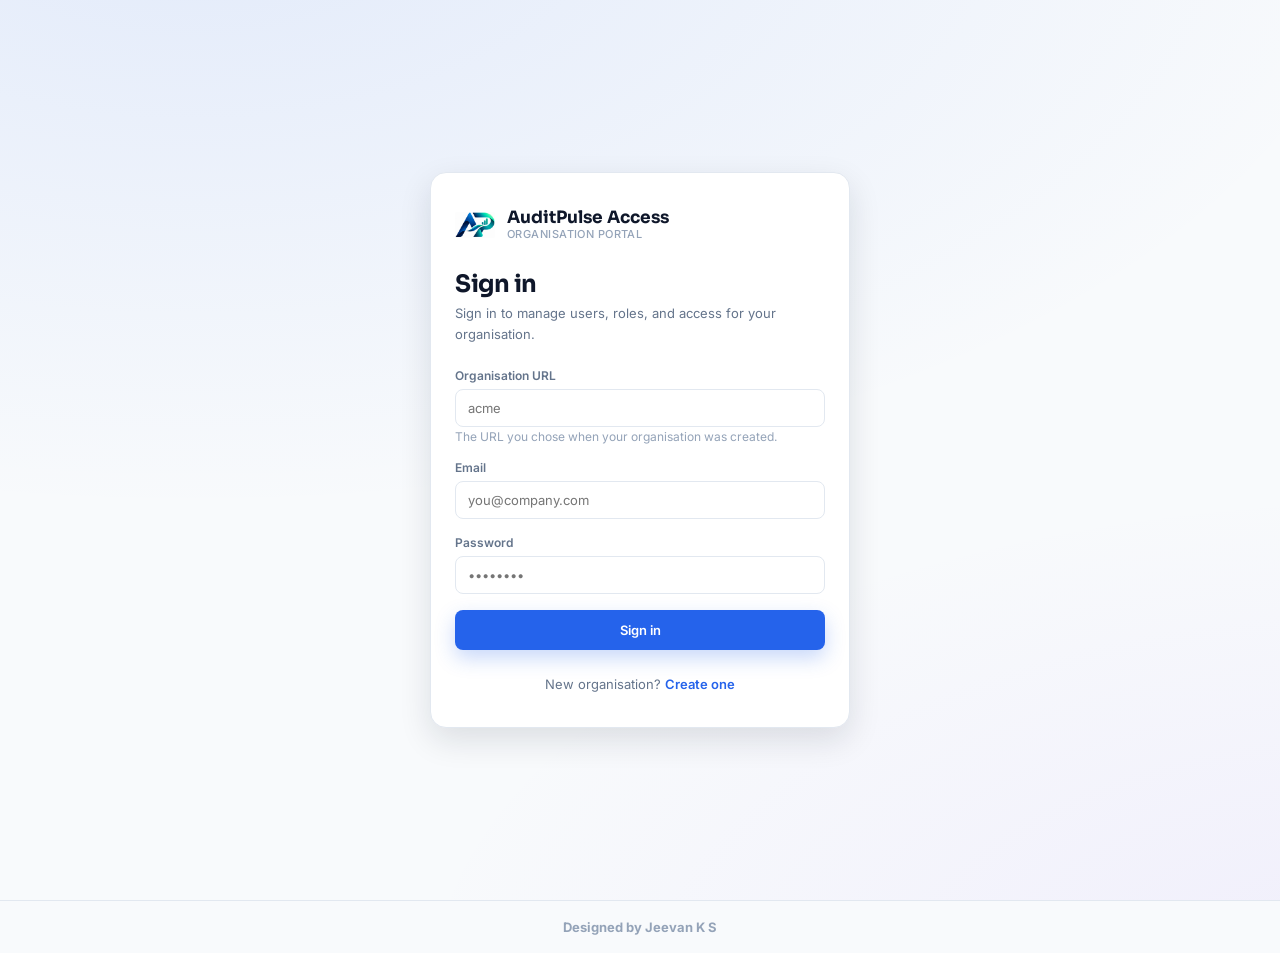
==== index.html @ 679cb876 "Fix Postgres schema: SERIAL/TIMESTAMPTZ instead of SQLite AUTOINCREMENT syntax" ====
<!DOCTYPE html>
<html lang="en">
<head>
<meta charset="UTF-8">
<meta name="viewport" content="width=device-width, initial-scale=1.0">
<title>Dashboard — AuditPulse Access</title>
<link rel="stylesheet" href="css/variables.css">
<link rel="stylesheet" href="css/style.css">
<link rel="stylesheet" href="css/sidebar.css">
</head>
<body data-page="dashboard">

<div class="sidebar-backdrop" id="sidebarBackdrop"></div>
<div class="app-shell">

  <!-- ============ SIDEBAR ============ -->
  <aside class="sidebar" id="sidebar">
    <div class="sidebar__logo">
      <div class="sidebar__logo-mark" style="background:#fff;overflow:hidden;"><img src="img/logo.png" alt="AuditPulse logo" style="width:100%;height:100%;object-fit:contain;"></div>
      <div class="sidebar__logo-text">AuditPulse Access<span>Organisation Portal</span></div>
    </div>

    <nav>
      <div class="sidebar__group-label">Access Management</div>
      <ul class="sidebar__nav">
        <li><a class="sidebar__link" href="index.html">
          <svg viewBox="0 0 24 24" fill="none" stroke="currentColor" stroke-width="2" stroke-linecap="round" stroke-linejoin="round"><rect x="3" y="3" width="7" height="9" rx="1.5"/><rect x="14" y="3" width="7" height="5" rx="1.5"/><rect x="14" y="12" width="7" height="9" rx="1.5"/><rect x="3" y="16" width="7" height="5" rx="1.5"/></svg>
          Dashboard</a></li>
        <li><a class="sidebar__link" href="users.html">
          <svg viewBox="0 0 24 24" fill="none" stroke="currentColor" stroke-width="2" stroke-linecap="round" stroke-linejoin="round"><path d="M17 21v-2a4 4 0 0 0-4-4H5a4 4 0 0 0-4 4v2"/><circle cx="9" cy="7" r="4"/><path d="M23 21v-2a4 4 0 0 0-3-3.87"/><path d="M16 3.13a4 4 0 0 1 0 7.75"/></svg>
          Users</a></li>
        <li><a class="sidebar__link" href="teams.html">
          <svg viewBox="0 0 24 24" fill="none" stroke="currentColor" stroke-width="2" stroke-linecap="round" stroke-linejoin="round"><circle cx="9" cy="8" r="3.5"/><circle cx="17" cy="9" r="2.8"/><path d="M2.5 20c0-3.6 2.9-6 6.5-6s6.5 2.4 6.5 6"/><path d="M15.5 14.3c2.8.3 4.5 2.3 4.5 5.2"/></svg>
          Teams</a></li>
        <li><a class="sidebar__link" href="roles.html">
          <svg viewBox="0 0 24 24" fill="none" stroke="currentColor" stroke-width="2" stroke-linecap="round" stroke-linejoin="round"><path d="M12 2 4 6v6c0 5 3.4 8.7 8 10 4.6-1.3 8-5 8-10V6l-8-4Z"/></svg>
          Roles</a></li>
      </ul>

      <div class="sidebar__group-label" style="margin-top:20px;">Organisation</div>
      <ul class="sidebar__nav">
        <li><a class="sidebar__link" href="organisation.html">
          <svg viewBox="0 0 24 24" fill="none" stroke="currentColor" stroke-width="2" stroke-linecap="round" stroke-linejoin="round"><rect x="4" y="3" width="16" height="18" rx="1.5"/><path d="M9 8h.01M9 12h.01M9 16h.01M15 8h.01M15 12h.01M15 16h.01"/></svg>
          Organisation</a></li>
        <li><a class="sidebar__link" href="access-logs.html">
          <svg viewBox="0 0 24 24" fill="none" stroke="currentColor" stroke-width="2" stroke-linecap="round" stroke-linejoin="round"><path d="M9 3v18M4 3h16v18H4z"/><path d="M13 8h4M13 12h4M13 16h4"/></svg>
          Access logs</a></li>
      </ul>

      <div class="sidebar__group-label" style="margin-top:20px;">Coming later</div>
      <ul class="sidebar__nav">
        <li><a class="sidebar__link" href="roadmap.html">
          <svg viewBox="0 0 24 24" fill="none" stroke="currentColor" stroke-width="2" stroke-linecap="round" stroke-linejoin="round"><path d="M3 3v18h18"/><path d="M7 14l4-5 4 3 5-7"/></svg>
          Roadmap</a></li>
      </ul>
    </nav>

    <div class="sidebar__footer">
      <a class="sidebar__link sidebar__link--external" href="#" title="Return to the AuditPulse app">
        <svg viewBox="0 0 24 24" fill="none" stroke="currentColor" stroke-width="2" stroke-linecap="round" stroke-linejoin="round"><path d="M3 12a9 9 0 1 0 9-9"/><path d="M3 12h6l2-4 2 8 2-4h6"/></svg>
        Back to AuditPulse</a>
    </div>
  </aside>

  <div>
    <!-- ============ TOPBAR ============ -->
    <header class="topbar">
      <div class="topbar__left">
        <button class="sidebar-toggle" id="sidebarToggle" aria-label="Toggle menu">
          <svg viewBox="0 0 24 24" fill="none" stroke="currentColor" stroke-width="2" stroke-linecap="round"><path d="M3 6h18M3 12h18M3 18h18"/></svg>
        </button>
      </div>
      <div class="topbar__actions">
        <div class="menu-wrap" id="profileMenuWrap">
          <button class="profile-chip" role="button" id="profileMenuTrigger" type="button">
            <div class="profile-chip__avatar" id="profileAvatar">—</div>
            <span class="profile-chip__name" id="profileName">Loading…</span>
          </button>
          <div class="menu">
            <button class="menu__item" id="profileAccountLink" type="button">
              <svg viewBox="0 0 24 24" fill="none" stroke="currentColor" stroke-width="2" stroke-linecap="round" stroke-linejoin="round"><circle cx="12" cy="8" r="4"/><path d="M4 21c0-4 3.6-6 8-6s8 2 8 6"/></svg>
              Account settings</button>
            <div class="menu__divider"></div>
            <button class="menu__item menu__item--danger" id="profileLogoutBtn" type="button">
              <svg viewBox="0 0 24 24" fill="none" stroke="currentColor" stroke-width="2" stroke-linecap="round" stroke-linejoin="round"><path d="M9 21H5a2 2 0 0 1-2-2V5a2 2 0 0 1 2-2h4"/><path d="M16 17l5-5-5-5"/><path d="M21 12H9"/></svg>
              Log out</button>
          </div>
        </div>
      </div>
    </header>

    <!-- ============ CONTENT ============ -->
    <main class="content">
      <div class="page-head">
        <div class="page-head__eyebrow">AuditPulse Access</div>
        <h1>Dashboard</h1>
        <p>An overview of who has access to AuditPulse and what they can do with it.</p>
      </div>

      <div class="stat-grid">
        <div class="stat-card">
          <div class="stat-card__top">
            <span class="stat-card__icon stat-card__icon--primary">
              <svg viewBox="0 0 24 24" fill="none" stroke="currentColor" stroke-width="2" stroke-linecap="round" stroke-linejoin="round"><path d="M17 21v-2a4 4 0 0 0-4-4H5a4 4 0 0 0-4 4v2"/><circle cx="9" cy="7" r="4"/></svg>
            </span>
          </div>
          <div class="stat-card__value" id="statTotalUsers">—</div>
          <div class="stat-card__label">Users</div>
        </div>
        <div class="stat-card">
          <div class="stat-card__top">
            <span class="stat-card__icon stat-card__icon--success">
              <svg viewBox="0 0 24 24" fill="none" stroke="currentColor" stroke-width="2" stroke-linecap="round" stroke-linejoin="round"><path d="M20 6 9 17l-5-5"/></svg>
            </span>
          </div>
          <div class="stat-card__value" id="statActiveUsers">—</div>
          <div class="stat-card__label">Active</div>
        </div>
        <div class="stat-card">
          <div class="stat-card__top">
            <span class="stat-card__icon stat-card__icon--warning">
              <svg viewBox="0 0 24 24" fill="none" stroke="currentColor" stroke-width="2" stroke-linecap="round" stroke-linejoin="round"><circle cx="12" cy="12" r="9"/><path d="M12 7v5l3.5 2"/></svg>
            </span>
          </div>
          <div class="stat-card__value" id="statPendingUsers">—</div>
          <div class="stat-card__label">Pending</div>
        </div>
      </div>

      <div class="card card__pad" style="margin-bottom:var(--sp-6);">
        <div class="card__head">
          <h3>AuditPulse Access</h3>
        </div>
        <p id="orgSummaryLine">Loading…</p>
        <p id="accessSummaryLine">Loading…</p>
        <p id="connectionStatusLine" class="connection-status">Checking connection to AuditPulse…</p>
      </div>

      <div class="card card__pad">
        <div class="card__head">
          <h3>Recent users</h3>
          <a href="users.html" class="btn btn--ghost btn--sm">View all</a>
        </div>
        <ul class="row-list" id="recentUsersList">
          <li class="empty-state"><p>Loading…</p></li>
        </ul>
      </div>
    </main>
  </div>
</div>

<script src="js/config.js"></script>
<script src="js/app.js"></script>

<div style="text-align:center; padding: 18px 16px; font-size: 13px; color: var(--text-tertiary, #94A3B8); border-top: 1px solid var(--border, #E2E8F0);"><strong>Designed by Jeevan K S</strong></div>
</body>
</html>
---- css/variables.css ----
/* ==========================================================================
   AuditPulse Access Portal — Design Tokens
   Deliberately reuses AuditPulse's own token set (colors, type, spacing).
   This portal is a sidecar admin tool for the same product, so it should
   read as "part of AuditPulse", not a separate brand — same primary blue,
   same dark sidebar, same Sora/Inter pairing. Portal-only additions are
   marked below.
   ========================================================================== */

:root {
  /* ---- Brand & Semantic Colors ---- */
  --color-primary: #2563EB;
  --color-primary-hover: #1D4ED8;
  --color-primary-soft: #DBEAFE;

  --color-success: #10B981;
  --color-success-soft: #D1FAE5;
  --color-warning: #F59E0B;
  --color-warning-soft: #FEF3C7;
  --color-error: #EF4444;
  --color-error-soft: #FEE2E2;

  --color-success-text: #067A55;
  --color-warning-text: #92610A;
  --color-error-text: #B91C1C;

  --color-accent-purple: #8B5CF6;
  --color-accent-sky: #0EA5E9;
  --color-accent-orange: #F97316;

  /* ---- Light Mode (default) ---- */
  --bg: #F8FAFC;
  --bg-canvas: #F1F5F9;
  --surface: #FFFFFF;
  --surface-raised: #FFFFFF;
  --surface-sunken: #F8FAFC;
  --border: #E2E8F0;
  --border-strong: #CBD5E1;

  --text-primary: #0F172A;
  --text-secondary: #64748B;
  --text-tertiary: #94A3B8;
  --text-on-primary: #FFFFFF;

  --shadow-sm: 0 1px 2px rgba(15, 23, 42, 0.06);
  --shadow-md: 0 4px 12px rgba(15, 23, 42, 0.08);
  --shadow-lg: 0 12px 32px rgba(15, 23, 42, 0.12);
  --shadow-primary: 0 8px 20px rgba(37, 99, 235, 0.25);

  --sidebar-bg: #0F172A;
  --sidebar-text: #94A3B8;
  --sidebar-text-active: #FFFFFF;
  --sidebar-hover: rgba(255, 255, 255, 0.06);

  /* ---- Typography ---- */
  --font-display: 'Sora', 'Segoe UI', sans-serif;
  --font-body: 'Inter', 'Segoe UI', sans-serif;
  --font-mono: 'JetBrains Mono', 'SFMono-Regular', Consolas, monospace;

  --fs-2xs: 0.6875rem;
  --fs-xs: 0.75rem;
  --fs-sm: 0.8125rem;
  --fs-base: 0.9375rem;
  --fs-md: 1.0625rem;
  --fs-lg: 1.25rem;
  --fs-xl: 1.5rem;
  --fs-2xl: 2rem;

  /* ---- Spacing (8pt-ish scale) ---- */
  --sp-1: 4px;
  --sp-2: 8px;
  --sp-3: 12px;
  --sp-4: 16px;
  --sp-5: 20px;
  --sp-6: 24px;
  --sp-8: 32px;
  --sp-10: 40px;
  --sp-12: 48px;

  /* ---- Radius ---- */
  --radius-xs: 6px;
  --radius-sm: 8px;
  --radius-icon: 10px;
  --radius-md: 12px;
  --radius-card: 16px;
  --radius-pill: 999px;

  /* ---- Layout ---- */
  --sidebar-width: 240px;
  --header-height: 68px;
  --content-max: 1180px;

  /* ---- Motion ---- */
  --ease-out: cubic-bezier(0.16, 1, 0.3, 1);
  --dur-fast: 150ms;
  --dur-base: 240ms;

  /* ---- Portal-only: role accent colors (Users/Roles pages) ---- */
  --role-admin: #8B5CF6;
  --role-admin-soft: #EDE9FE;
  --role-auditor: #2563EB;
  --role-auditor-soft: #DBEAFE;
  --role-reviewer: #0EA5E9;
  --role-reviewer-soft: #E0F2FE;
  --role-viewer: #64748B;
  --role-viewer-soft: #F1F5F9;
}
---- css/style.css ----
/* ==========================================================================
   Global base + shared components — mirrors AuditPulse's own style.css so
   the portal shares one visual language with the product it manages access
   to. Sidebar-specific rules live in sidebar.css.
   ========================================================================== */

@import url('https://fonts.googleapis.com/css2?family=Sora:wght@600;700;800&family=Inter:wght@400;500;600;700&family=JetBrains+Mono:wght@500;600&display=swap');

*, *::before, *::after { box-sizing: border-box; }

html { -webkit-text-size-adjust: 100%; scroll-behavior: smooth; }

body {
  margin: 0;
  font-family: var(--font-body);
  font-size: var(--fs-base);
  color: var(--text-primary);
  background: var(--bg);
  -webkit-font-smoothing: antialiased;
}

h1, h2, h3, h4 {
  font-family: var(--font-display);
  color: var(--text-primary);
  margin: 0;
  letter-spacing: -0.02em;
}

p { margin: 0; color: var(--text-secondary); line-height: 1.6; }
a { color: inherit; text-decoration: none; }
ul { list-style: none; margin: 0; padding: 0; }
button { font-family: inherit; cursor: pointer; }
input, select, textarea { font-family: inherit; color: var(--text-primary); background: var(--surface); }

.form-control {
  width: 100%;
  padding: 10px 12px;
  border: 1px solid var(--border);
  border-radius: var(--radius-sm);
  font-size: var(--fs-sm);
  outline: none;
  transition: border-color var(--dur-fast) var(--ease-out), box-shadow var(--dur-fast) var(--ease-out);
}
.form-control:focus { border-color: var(--color-primary); box-shadow: 0 0 0 3px var(--color-primary-soft); }

:focus-visible { outline: 2px solid var(--color-primary); outline-offset: 2px; border-radius: 4px; }

img, svg { display: block; max-width: 100%; }
.mono { font-family: var(--font-mono); font-variant-numeric: tabular-nums; }

/* ---- App Shell ---- */
.app-shell { display: grid; grid-template-columns: var(--sidebar-width) 1fr; min-height: 100vh; }

/* ---- Topbar ---- */
.topbar {
  height: var(--header-height);
  display: flex; align-items: center; justify-content: space-between;
  gap: var(--sp-4); padding: 0 var(--sp-8);
  border-bottom: 1px solid var(--border);
  background: var(--surface);
  position: sticky; top: 0; z-index: 10;
}
.topbar__left { display: flex; align-items: center; gap: var(--sp-3); }
.topbar__search {
  display: flex; align-items: center; gap: var(--sp-2);
  background: var(--surface-sunken); border: 1px solid var(--border);
  border-radius: var(--radius-pill); padding: 9px var(--sp-4); width: 300px;
  color: var(--text-tertiary);
  transition: border-color var(--dur-fast) var(--ease-out);
}
.topbar__search:focus-within { border-color: var(--color-primary); }
.topbar__search svg { width: 16px; height: 16px; flex-shrink: 0; }
.topbar__search input { border: none; background: transparent; outline: none; font-size: var(--fs-sm); width: 100%; color: var(--text-primary); }
.topbar__actions { display: flex; align-items: center; gap: var(--sp-3); }

.profile-chip { display: flex; align-items: center; gap: var(--sp-2); padding: 4px 10px 4px 4px; border-radius: var(--radius-pill); border: 1px solid var(--border); background: var(--surface); }
.profile-chip[role="button"] { border: none; cursor: pointer; font-family: inherit; }
.profile-chip[role="button"]:hover { background: var(--surface-sunken); }
.profile-chip__avatar {
  width: 30px; height: 30px; border-radius: 50%;
  background: linear-gradient(135deg, var(--color-primary), var(--color-accent-purple));
  color: var(--text-on-primary); display: flex; align-items: center; justify-content: center;
  font-family: var(--font-display); font-weight: 600; font-size: var(--fs-xs);
}
.profile-chip__name { font-size: var(--fs-sm); font-weight: 600; }

/* ---- Content area ---- */
.content { padding: var(--sp-8); max-width: var(--content-max); width: 100%; margin: 0 auto; }

.page-head { margin-bottom: var(--sp-6); }
.page-head__eyebrow { font-size: var(--fs-2xs); font-weight: 700; letter-spacing: 0.08em; text-transform: uppercase; color: var(--color-primary); margin-bottom: var(--sp-2); }
.page-head h1 { font-size: var(--fs-2xl); font-weight: 700; }
.page-head p { margin-top: 6px; }
.page-head--row { display: flex; align-items: flex-end; justify-content: space-between; gap: var(--sp-4); flex-wrap: wrap; }

/* ---- Buttons ---- */
.btn {
  display: inline-flex; align-items: center; justify-content: center; gap: 8px;
  border-radius: var(--radius-sm); border: 1px solid transparent;
  padding: 11px 20px; font-size: var(--fs-sm); font-weight: 600;
  transition: transform var(--dur-fast) var(--ease-out), box-shadow var(--dur-fast) var(--ease-out), background var(--dur-fast) var(--ease-out), border-color var(--dur-fast) var(--ease-out);
  white-space: nowrap;
}
.btn svg { width: 16px; height: 16px; }
.btn:active { transform: translateY(1px); }
.btn--primary { background: var(--color-primary); color: var(--text-on-primary); box-shadow: var(--shadow-primary); }
.btn--primary:hover { background: var(--color-primary-hover); }
.btn--secondary { background: var(--surface); color: var(--text-primary); border-color: var(--border-strong); }
.btn--secondary:hover { background: var(--surface-sunken); }
.btn--ghost { background: transparent; color: var(--text-secondary); }
.btn--ghost:hover { background: var(--surface-sunken); color: var(--text-primary); }
.btn--danger { background: var(--color-error-soft); color: var(--color-error); }
.btn--danger:hover { filter: brightness(0.96); }
.btn--block { width: 100%; }
.btn--sm { padding: 7px 14px; font-size: var(--fs-xs); }
.btn:disabled { opacity: 0.55; cursor: not-allowed; }

/* ---- Cards ---- */
.card { background: var(--surface); border: 1px solid var(--border); border-radius: var(--radius-card); box-shadow: var(--shadow-sm); }
.card__pad { padding: var(--sp-6); }
.card__head { display: flex; align-items: center; justify-content: space-between; margin-bottom: var(--sp-4); gap: var(--sp-3); }
.card__head h3 { font-size: var(--fs-md); font-weight: 600; }
.card__head-sub { font-size: var(--fs-xs); color: var(--text-tertiary); margin-top: 2px; }

/* ---- Stat cards ---- */
.stat-grid { display: grid; grid-template-columns: repeat(3, 1fr); gap: var(--sp-4); margin-bottom: var(--sp-6); }
.stat-card { background: var(--surface); border: 1px solid var(--border); border-radius: var(--radius-card); padding: var(--sp-4) var(--sp-5); display: flex; flex-direction: column; gap: var(--sp-1); transition: transform var(--dur-fast) var(--ease-out), box-shadow var(--dur-fast) var(--ease-out); }
.stat-card:hover { transform: translateY(-2px); box-shadow: var(--shadow-md); }
.stat-card__top { display: flex; align-items: center; gap: var(--sp-2); margin-bottom: 2px; }
.stat-card__icon { flex: none; width: 28px; height: 28px; border-radius: var(--radius-icon); display: flex; align-items: center; justify-content: center; }
.stat-card__icon svg { width: 14px; height: 14px; }
.stat-card__icon--primary { background: var(--color-primary-soft); color: var(--color-primary); }
.stat-card__icon--success { background: var(--color-success-soft); color: var(--color-success); }
.stat-card__icon--warning { background: var(--color-warning-soft); color: var(--color-warning); }
.stat-card__value { font-family: var(--font-mono); font-weight: 700; font-size: var(--fs-2xl); color: var(--text-primary); letter-spacing: -0.02em; }
.stat-card__label { font-size: var(--fs-sm); font-weight: 600; color: var(--text-secondary); }

/* ---- Status badge ---- */
.badge { display: inline-flex; align-items: center; gap: 6px; font-size: var(--fs-2xs); font-weight: 700; letter-spacing: 0.02em; padding: 4px 10px; border-radius: var(--radius-pill); text-transform: uppercase; }
.badge svg { width: 12px; height: 12px; }
.badge--success { background: var(--color-success-soft); color: var(--color-success-text); }
.badge--warning { background: var(--color-warning-soft); color: var(--color-warning-text); }
.badge--error { background: var(--color-error-soft); color: var(--color-error-text); }
.badge--neutral { background: var(--surface-sunken); color: var(--text-secondary); border: 1px solid var(--border); }

/* ---- List rows (recent users on dashboard) ---- */
.row-list { display: flex; flex-direction: column; }
.row-item { display: flex; align-items: center; gap: var(--sp-4); padding: var(--sp-3) 0; border-bottom: 1px solid var(--border); }
.row-item:last-child { border-bottom: none; }
.row-item__avatar { width: 36px; height: 36px; border-radius: 50%; background: var(--surface-sunken); border: 1px solid var(--border); display: flex; align-items: center; justify-content: center; font-family: var(--font-display); font-weight: 700; font-size: var(--fs-sm); color: var(--text-secondary); flex-shrink: 0; }
.row-item__body { flex: 1; min-width: 0; }
.row-item__title { font-weight: 600; font-size: var(--fs-sm); }
.row-item__meta { font-size: var(--fs-xs); color: var(--text-tertiary); margin-top: 2px; }

/* ---- Table ---- */
.table-wrap { overflow-x: auto; }
table.dtable { width: 100%; border-collapse: collapse; font-size: var(--fs-sm); }
.dtable thead th { text-align: left; font-size: var(--fs-2xs); font-weight: 700; letter-spacing: 0.05em; text-transform: uppercase; color: var(--text-tertiary); padding: 0 var(--sp-3) var(--sp-3); border-bottom: 1px solid var(--border); }
.dtable tbody td { padding: var(--sp-4) var(--sp-3); border-bottom: 1px solid var(--border); color: var(--text-primary); vertical-align: middle; }
.dtable tbody tr:last-child td { border-bottom: none; }
.dtable tbody tr { transition: background var(--dur-fast) var(--ease-out); }
.dtable tbody tr:hover { background: var(--surface-sunken); }

/* ---- Toggle switch ---- */
.toggle { position: relative; width: 40px; height: 22px; flex-shrink: 0; display: inline-block; }
.toggle input { opacity: 0; width: 0; height: 0; position: absolute; }
.toggle__track { position: absolute; inset: 0; background: var(--border-strong); border-radius: var(--radius-pill); transition: background var(--dur-fast) var(--ease-out); }
.toggle__track::after { content: ''; position: absolute; top: 2px; left: 2px; width: 18px; height: 18px; background: var(--text-on-primary); border-radius: 50%; transition: transform var(--dur-fast) var(--ease-out); box-shadow: var(--shadow-sm); }
.toggle input:checked + .toggle__track { background: var(--color-primary); }
.toggle input:checked + .toggle__track::after { transform: translateX(18px); }
.toggle input:focus-visible + .toggle__track { outline: 2px solid var(--color-primary); outline-offset: 2px; }
.toggle input:disabled + .toggle__track { opacity: 0.5; cursor: not-allowed; }

/* ---- Dropdown menu (row actions) ---- */
.menu-wrap { position: relative; display: inline-block; }
.menu-trigger { width: 30px; height: 30px; border: none; background: transparent; border-radius: var(--radius-sm); display: flex; align-items: center; justify-content: center; color: var(--text-secondary); }
.menu-trigger:hover { background: var(--surface-sunken); color: var(--text-primary); }
.menu-trigger svg { width: 18px; height: 18px; }
.menu {
  position: absolute; right: 0; top: calc(100% + 4px); z-index: 20;
  min-width: 172px; background: var(--surface); border: 1px solid var(--border);
  border-radius: var(--radius-md); box-shadow: var(--shadow-lg); padding: 6px;
  display: none;
}
.menu.is-open { display: block; }
.menu__item { display: flex; align-items: center; gap: 8px; width: 100%; padding: 8px 10px; border: none; background: transparent; border-radius: var(--radius-xs); font-size: var(--fs-sm); color: var(--text-primary); text-align: left; }
.menu__item:hover { background: var(--surface-sunken); }
.menu__item svg { width: 15px; height: 15px; color: var(--text-tertiary); }
.menu__item--danger { color: var(--color-error); }
.menu__item--danger svg { color: var(--color-error); }
.menu__divider { height: 1px; background: var(--border); margin: 5px 2px; }

/* ---- Modal ---- */
.modal-overlay {
  position: fixed; inset: 0; background: rgba(15, 23, 42, 0.45);
  display: flex; align-items: center; justify-content: center; padding: var(--sp-4);
  z-index: 100; opacity: 0; pointer-events: none; transition: opacity var(--dur-base) var(--ease-out);
}
.modal-overlay.is-open { opacity: 1; pointer-events: auto; }
.modal-dialog {
  background: var(--surface); border-radius: var(--radius-card); box-shadow: var(--shadow-lg);
  width: 100%; max-width: 440px; padding: var(--sp-6);
  transform: translateY(8px) scale(0.98); transition: transform var(--dur-base) var(--ease-out);
}
.modal-overlay.is-open .modal-dialog { transform: translateY(0) scale(1); }
.modal-dialog__title { font-family: var(--font-display); font-size: var(--fs-lg); font-weight: 700; margin-bottom: var(--sp-1); }
.modal-dialog__subtitle { font-size: var(--fs-sm); color: var(--text-secondary); margin-bottom: var(--sp-5); }
.modal-dialog__body { display: flex; flex-direction: column; gap: var(--sp-4); }
.modal-dialog__actions { display: flex; justify-content: flex-end; gap: var(--sp-3); margin-top: var(--sp-6); }

.form-field { display: flex; flex-direction: column; gap: 6px; }
.form-field label { font-size: var(--fs-xs); font-weight: 600; color: var(--text-secondary); }
.form-field__row { display: flex; align-items: center; justify-content: space-between; gap: var(--sp-3); padding: 10px 0; }
.field__error { display: none; font-size: var(--fs-xs); color: var(--color-error); margin-top: 4px; }
.field__error.is-visible { display: block; }
input.is-invalid, select.is-invalid { border-color: var(--color-error) !important; }

/* ---- Toast ---- */
.toast-stack { position: fixed; bottom: var(--sp-6); right: var(--sp-6); display: flex; flex-direction: column; gap: 10px; z-index: 200; }
.toast {
  background: var(--text-primary); color: var(--text-on-primary); padding: 12px 16px;
  border-radius: var(--radius-sm); font-size: var(--fs-sm); font-weight: 500; box-shadow: var(--shadow-lg);
  display: flex; align-items: center; gap: 8px;
  animation: toast-in var(--dur-base) var(--ease-out);
}
.toast--error { background: var(--color-error); }
.toast--success { background: var(--color-success); }
@keyframes toast-in { from { opacity: 0; transform: translateY(6px); } to { opacity: 1; transform: translateY(0); } }

/* ---- Empty state ---- */
.empty-state { text-align: center; padding: var(--sp-12) var(--sp-4); color: var(--text-tertiary); }
.empty-state svg { width: 40px; height: 40px; margin: 0 auto var(--sp-3); color: var(--border-strong); }

/* ---- Utilities ---- */
.divider { height: 1px; background: var(--border); border: none; margin: var(--sp-5) 0; }
.text-tertiary { color: var(--text-tertiary); }
.text-sm { font-size: var(--fs-sm); }
[hidden] { display: none !important; }

::-webkit-scrollbar { width: 10px; height: 10px; }
::-webkit-scrollbar-thumb { background: var(--border-strong); border-radius: 10px; border: 3px solid var(--bg); }
::-webkit-scrollbar-track { background: transparent; }

/* ---- AuditPulse connection status (index.html dashboard) ---- */
.connection-status { margin-top: var(--sp-2); font-size: var(--fs-sm); display: flex; align-items: center; gap: var(--sp-2); }
.connection-status::before { content: ''; width: 8px; height: 8px; border-radius: 999px; background: var(--text-tertiary); flex: none; }
.connection-status--ok { color: #16a34a; }
.connection-status--ok::before { background: #16a34a; }
.connection-status--error { color: #dc2626; }
.connection-status--error::before { background: #dc2626; }
.connection-status--off { color: var(--text-tertiary); }
.connection-status--off::before { background: var(--text-tertiary); }
---- css/sidebar.css ----
/* ==========================================================================
   sidebar.css — left nav shell, identical structure to AuditPulse's own
   sidebar so a user moving between the two products feels no seam.
   ========================================================================== */

.sidebar-backdrop {
  display: none;
  position: fixed; inset: 0; background: rgba(15, 23, 42, 0.5); z-index: 29;
}

.sidebar {
  background: var(--sidebar-bg);
  padding: var(--sp-6) var(--sp-4);
  position: sticky; top: 0; height: 100vh;
  display: flex; flex-direction: column; gap: var(--sp-6);
  overflow-y: auto;
}

.sidebar__logo { display: flex; align-items: center; gap: var(--sp-3); padding: 0 var(--sp-2); color: var(--sidebar-text-active); }
.sidebar__logo-mark {
  width: 34px; height: 34px; border-radius: var(--radius-icon);
  background: linear-gradient(135deg, var(--color-primary), #60A5FA);
  display: flex; align-items: center; justify-content: center; flex-shrink: 0;
}
.sidebar__logo-text { font-family: var(--font-display); font-weight: 700; font-size: var(--fs-md); line-height: 1.15; }
.sidebar__logo-text span { display: block; font-family: var(--font-body); font-weight: 500; font-size: var(--fs-2xs); color: var(--sidebar-text); letter-spacing: 0.04em; text-transform: uppercase; }

.sidebar__group-label { font-size: var(--fs-2xs); font-weight: 600; letter-spacing: 0.08em; text-transform: uppercase; color: var(--sidebar-text); opacity: 0.55; padding: 0 var(--sp-3); margin-bottom: var(--sp-1); }
.sidebar__nav + .sidebar__group-label { margin-top: var(--sp-5); }
.sidebar__nav { display: flex; flex-direction: column; gap: 2px; }

.sidebar__link { display: flex; align-items: center; gap: var(--sp-3); padding: 10px var(--sp-3); border-radius: var(--radius-sm); color: var(--sidebar-text); font-size: var(--fs-sm); font-weight: 500; transition: background var(--dur-fast) var(--ease-out), color var(--dur-fast) var(--ease-out); }
.sidebar__link svg { width: 18px; height: 18px; flex-shrink: 0; }
.sidebar__link:hover { background: var(--sidebar-hover); color: var(--sidebar-text-active); }
.sidebar__link.is-active { background: var(--color-primary); color: var(--sidebar-text-active); box-shadow: var(--shadow-primary); }

.sidebar__footer { margin-top: auto; padding-top: var(--sp-4); border-top: 1px solid rgba(255,255,255,0.08); }

/* Back-to-AuditPulse link gets a subtle outline treatment to read as
   "leaving this app" rather than another portal nav item. */
.sidebar__link--external { border: 1px solid rgba(255,255,255,0.12); }
.sidebar__link--external:hover { border-color: rgba(255,255,255,0.22); }

.sidebar-toggle { display: none; }

@media (max-width: 960px) {
  .app-shell { grid-template-columns: 1fr; }
  .sidebar {
    position: fixed; left: 0; top: 0; z-index: 30;
    width: 260px; transform: translateX(-100%);
    transition: transform var(--dur-base) var(--ease-out);
  }
  .sidebar.is-open { transform: translateX(0); }
  .sidebar-backdrop.is-open { display: block; }
  .sidebar-toggle {
    display: flex; align-items: center; justify-content: center;
    width: 38px; height: 38px; border-radius: var(--radius-sm);
    border: 1px solid var(--border); background: var(--surface); color: var(--text-secondary);
  }
  .sidebar-toggle svg { width: 18px; height: 18px; }
  .topbar__search { width: 200px; }
  .stat-grid { grid-template-columns: 1fr; }
}
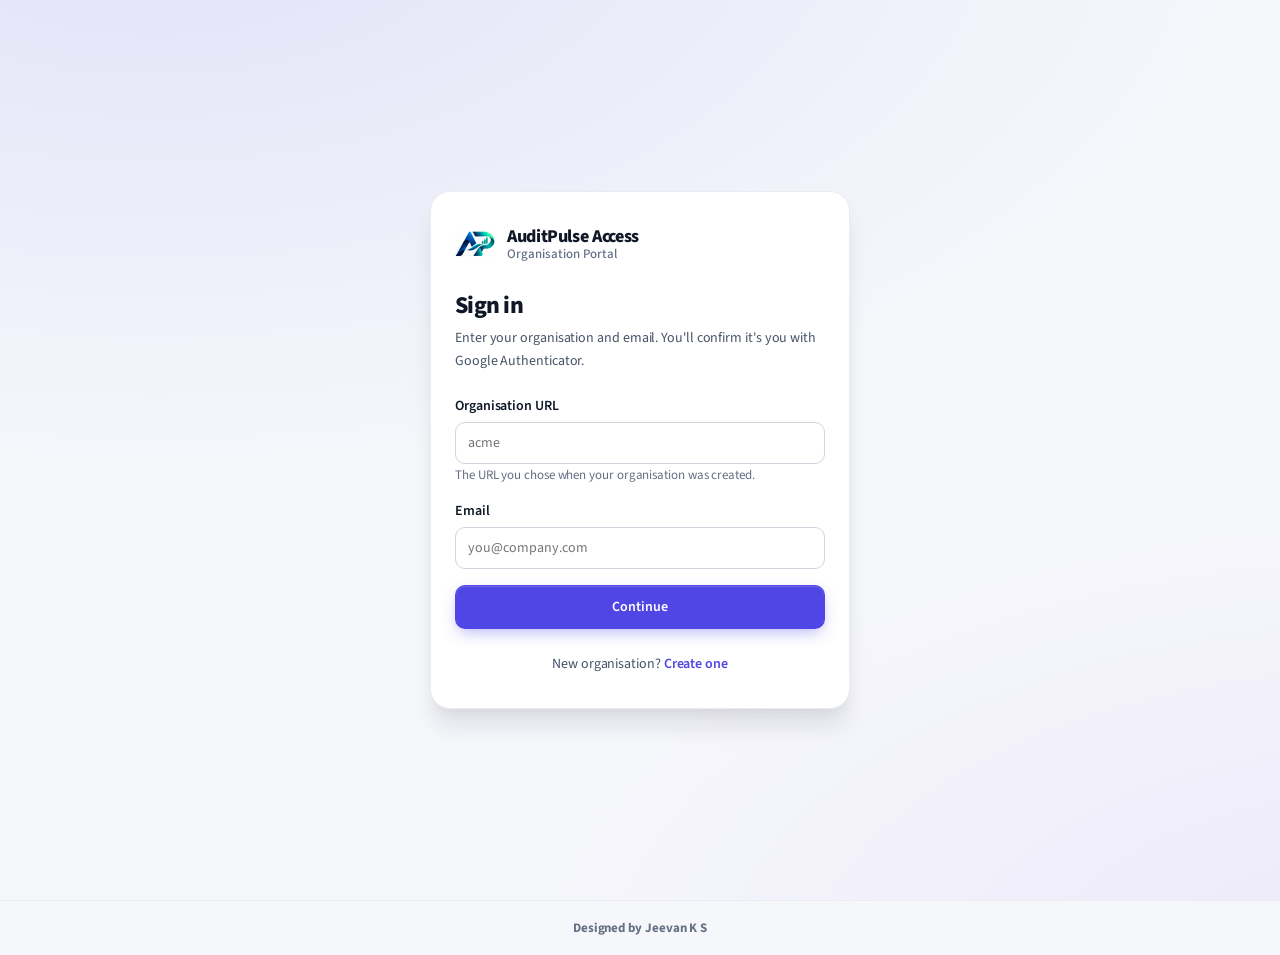
==== commit 620acaf6: "New UI: Source Sans 3, light sidebar, icon headings" ====
--- a/index.html
+++ b/index.html
@@ -7,6 +7,7 @@
 <link rel="stylesheet" href="css/variables.css">
 <link rel="stylesheet" href="css/style.css">
 <link rel="stylesheet" href="css/sidebar.css">
+<link rel="stylesheet" href="css/theme.css">
 </head>
 <body data-page="dashboard">
 
@@ -129,7 +130,7 @@
 
       <div class="card card__pad" style="margin-bottom:var(--sp-6);">
         <div class="card__head">
-          <h3>AuditPulse Access</h3>
+          <h3 data-icon="link" data-icon-tone="sky">AuditPulse Access</h3>
         </div>
         <p id="orgSummaryLine">Loading…</p>
         <p id="accessSummaryLine">Loading…</p>
@@ -138,7 +139,7 @@
 
       <div class="card card__pad">
         <div class="card__head">
-          <h3>Recent users</h3>
+          <h3 data-icon="users" data-icon-tone="violet">Recent users</h3>
           <a href="users.html" class="btn btn--ghost btn--sm">View all</a>
         </div>
         <ul class="row-list" id="recentUsersList">
@@ -150,6 +151,7 @@
 </div>
 
 <script src="js/config.js"></script>
+<script src="js/icons.js"></script>
 <script src="js/app.js"></script>
 
 <div style="text-align:center; padding: 18px 16px; font-size: 13px; color: var(--text-tertiary, #94A3B8); border-top: 1px solid var(--border, #E2E8F0);"><strong>Designed by Jeevan K S</strong></div>
--- a/css/variables.css
+++ b/css/variables.css
@@ -3,7 +3,7 @@
    Deliberately reuses AuditPulse's own token set (colors, type, spacing).
    This portal is a sidecar admin tool for the same product, so it should
    read as "part of AuditPulse", not a separate brand — same primary blue,
-   same dark sidebar, same Sora/Inter pairing. Portal-only additions are
+   same sidebar, same Source Sans 3 type. Portal-only additions are
    marked below.
    ========================================================================== */
 
@@ -53,8 +53,8 @@
   --sidebar-hover: rgba(255, 255, 255, 0.06);
 
   /* ---- Typography ---- */
-  --font-display: 'Sora', 'Segoe UI', sans-serif;
-  --font-body: 'Inter', 'Segoe UI', sans-serif;
+  --font-display: 'Source Sans 3', 'Source Sans Pro', 'Segoe UI', system-ui, sans-serif;
+  --font-body: 'Source Sans 3', 'Source Sans Pro', 'Segoe UI', system-ui, sans-serif;
   --font-mono: 'JetBrains Mono', 'SFMono-Regular', Consolas, monospace;
 
   --fs-2xs: 0.6875rem;
--- a/css/style.css
+++ b/css/style.css
@@ -4,7 +4,7 @@
    to. Sidebar-specific rules live in sidebar.css.
    ========================================================================== */
 
-@import url('https://fonts.googleapis.com/css2?family=Sora:wght@600;700;800&family=Inter:wght@400;500;600;700&family=JetBrains+Mono:wght@500;600&display=swap');
+/* Fonts (Source Sans 3 + JetBrains Mono) are imported by theme.css. */
 
 *, *::before, *::after { box-sizing: border-box; }
 
--- a/css/theme.css
+++ b/css/theme.css
@@ -0,0 +1,257 @@
+/* ==========================================================================
+   theme.css — AuditPulse Access UI v3 (matches the AuditPulse app redesign)
+   Loaded LAST on every page. Re-skins the existing markup (no IDs/classes
+   renamed, so every page script keeps working):
+     - one type family: Source Sans 3 (the current name of Source Sans Pro)
+     - indigo primary, light sidebar with icon tiles, layered card shadows
+     - sentence-case labels instead of SHOUTY UPPERCASE
+     - coloured icon tiles on section headings (see js/icons.js)
+   ========================================================================== */
+@import url('https://fonts.googleapis.com/css2?family=Source+Sans+3:ital,wght@0,400;0,500;0,600;0,700;0,800;1,400&family=JetBrains+Mono:wght@500;600&display=swap');
+
+:root {
+  --color-primary: #4F46E5;
+  --color-primary-hover: #4338CA;
+  --color-primary-soft: #EEF2FF;
+  --color-primary-ring: rgba(79, 70, 229, 0.18);
+
+  --color-success: #12B76A;
+  --color-success-soft: #ECFDF3;
+  --color-success-text: #027A48;
+  --color-warning: #F79009;
+  --color-warning-soft: #FFFAEB;
+  --color-warning-text: #B54708;
+  --color-error: #F04438;
+  --color-error-soft: #FEF3F2;
+  --color-error-text: #B42318;
+
+  --tone-teal: #0D9488;   --tone-teal-soft: #E6F6F4;
+  --tone-violet: #7C3AED; --tone-violet-soft: #F4EBFF;
+  --tone-sky: #0284C7;    --tone-sky-soft: #E0F2FE;
+  --tone-amber: #D97706;  --tone-amber-soft: #FEF6E7;
+
+  --bg: #F6F7FB;
+  --bg-canvas: #F6F7FB;
+  --surface: #FFFFFF;
+  --surface-raised: #FFFFFF;
+  --surface-sunken: #F9FAFB;
+  --border: #EAECF0;
+  --border-strong: #D0D5DD;
+
+  --text-primary: #101828;
+  --text-secondary: #475467;
+  --text-tertiary: #667085;
+  --text-on-primary: #FFFFFF;
+
+  --shadow-sm: 0 1px 2px rgba(16, 24, 40, 0.04), 0 1px 3px rgba(16, 24, 40, 0.06);
+  --shadow-md: 0 4px 8px -2px rgba(16, 24, 40, 0.08), 0 2px 4px -2px rgba(16, 24, 40, 0.04);
+  --shadow-lg: 0 20px 24px -4px rgba(16, 24, 40, 0.10), 0 8px 8px -4px rgba(16, 24, 40, 0.04);
+  --shadow-primary: 0 6px 16px -4px rgba(79, 70, 229, 0.45);
+
+  --sidebar-bg: #FFFFFF;
+  --sidebar-text: #475467;
+  --sidebar-text-active: #4F46E5;
+  --sidebar-hover: #F2F4F7;
+
+  --font-display: 'Source Sans 3', 'Source Sans Pro', 'Segoe UI', system-ui, sans-serif;
+  --font-body: 'Source Sans 3', 'Source Sans Pro', 'Segoe UI', system-ui, sans-serif;
+  --font-mono: 'Source Sans 3', 'Source Sans Pro', 'Segoe UI', system-ui, sans-serif;
+  --font-code: 'JetBrains Mono', ui-monospace, Consolas, monospace;
+
+  /* Source Sans has a smaller x-height than Inter: one step up */
+  --fs-2xs: 0.75rem;
+  --fs-xs: 0.8125rem;
+  --fs-sm: 0.875rem;
+  --fs-base: 1rem;
+  --fs-md: 1.125rem;
+  --fs-lg: 1.3125rem;
+
+  --radius-card: 14px;
+  --radius-md: 10px;
+  --content-max: 1240px;
+
+  --role-auditor: #4F46E5;
+  --role-auditor-soft: #EEF2FF;
+}
+
+/* ---------- base ---------- */
+html { background: var(--bg); }
+body {
+  font-family: var(--font-body);
+  background: var(--bg);
+  color: var(--text-primary);
+  font-feature-settings: "tnum" 1;
+  -webkit-font-smoothing: antialiased;
+  letter-spacing: -0.005em;
+}
+h1, h2, h3, h4 { font-family: var(--font-display); letter-spacing: -0.02em; color: var(--text-primary); }
+code, pre, kbd, .log-action-tag { font-family: var(--font-code); }
+.mono { font-family: var(--font-body); font-variant-numeric: tabular-nums; }
+:focus-visible { outline-color: var(--color-primary); }
+
+/* ---------- sidebar: light, with icon tiles ---------- */
+.sidebar { background: var(--sidebar-bg); border-right: 1px solid var(--border); }
+.sidebar__logo { padding-bottom: var(--sp-5); border-bottom: 1px solid var(--border); margin-bottom: var(--sp-2); color: var(--text-primary); }
+.sidebar__logo-mark { border-radius: 10px; box-shadow: 0 0 0 1px var(--border); }
+.sidebar__logo-text { color: var(--text-primary); font-weight: 800; letter-spacing: -0.02em; }
+.sidebar__logo-text span { color: var(--text-tertiary); font-weight: 500; text-transform: none; letter-spacing: 0; font-size: var(--fs-xs); }
+.sidebar__group-label {
+  text-transform: none; letter-spacing: 0; font-size: var(--fs-xs); font-weight: 600;
+  color: var(--text-tertiary); opacity: 1; padding-left: 12px;
+}
+.sidebar__link {
+  color: var(--sidebar-text); font-weight: 600; font-size: var(--fs-sm);
+  border-radius: 10px; padding: 8px 10px; gap: 10px;
+}
+.sidebar__link svg {
+  box-sizing: content-box; width: 16px; height: 16px; padding: 6px; border-radius: 8px;
+  background: var(--surface-sunken); color: var(--text-tertiary);
+  transition: background var(--dur-fast) var(--ease-out), color var(--dur-fast) var(--ease-out);
+}
+.sidebar__link:hover { background: var(--sidebar-hover); color: var(--text-primary); }
+.sidebar__link.is-active { background: var(--color-primary-soft); color: var(--sidebar-text-active); box-shadow: none; }
+.sidebar__link.is-active svg { background: var(--color-primary); color: #fff; }
+.sidebar__footer { border-top: 1px solid var(--border); }
+.sidebar__link--external { border: 1px solid var(--border); color: var(--text-secondary); }
+.sidebar__link--external:hover { border-color: var(--border-strong); }
+.sidebar-backdrop { background: rgba(16, 24, 40, 0.4); }
+
+/* ---------- topbar ---------- */
+.topbar {
+  background: color-mix(in srgb, var(--surface) 82%, transparent);
+  backdrop-filter: saturate(1.4) blur(10px);
+  -webkit-backdrop-filter: saturate(1.4) blur(10px);
+  border-bottom: 1px solid var(--border);
+}
+.topbar__search { background: var(--surface-sunken); border-color: var(--border); border-radius: 10px; }
+.topbar__search:focus-within { box-shadow: 0 0 0 4px var(--color-primary-ring); }
+.profile-chip, .sidebar-toggle { border-radius: 10px; }
+.profile-chip__avatar { background: linear-gradient(135deg, #6366F1, #8B5CF6); font-family: var(--font-display); font-weight: 700; }
+
+/* ---------- page heading ---------- */
+.page-head__eyebrow {
+  text-transform: none; letter-spacing: 0; font-size: var(--fs-sm); font-weight: 600;
+  color: var(--color-primary); display: inline-flex; align-items: center; gap: 8px;
+}
+.page-head__eyebrow::before {
+  content: ''; width: 8px; height: 8px; border-radius: 50%; background: var(--color-primary);
+  box-shadow: 0 0 0 4px var(--color-primary-ring);
+}
+.page-head h1 { font-size: 1.875rem; font-weight: 800; letter-spacing: -0.03em; }
+.page-head p { color: var(--text-secondary); max-width: 70ch; }
+
+/* ---------- cards ---------- */
+.card { border: 1px solid var(--border); border-radius: var(--radius-card); box-shadow: var(--shadow-sm); background: var(--surface); }
+.card__head h3 { font-weight: 700; font-size: var(--fs-md); }
+.card__head-sub { color: var(--text-tertiary); }
+
+/* ---------- buttons ---------- */
+.btn { border-radius: 10px; font-weight: 600; letter-spacing: -0.005em; }
+.btn--primary { background: var(--color-primary); box-shadow: var(--shadow-primary), inset 0 1px 0 rgba(255, 255, 255, 0.18); }
+.btn--primary:hover { background: var(--color-primary-hover); }
+.btn--secondary { border-color: var(--border-strong); box-shadow: var(--shadow-sm); }
+.btn--danger { color: var(--color-error-text); }
+.btn:focus-visible { outline: none; box-shadow: 0 0 0 4px var(--color-primary-ring); }
+
+/* ---------- forms ---------- */
+.form-control, input[type="text"], input[type="email"], input[type="password"], input[type="url"],
+input[type="search"], input[type="number"], select, textarea { border-color: var(--border-strong); }
+.form-control { border-radius: 10px; }
+.form-control:focus, #userForm .form-field select:focus { border-color: var(--color-primary); box-shadow: 0 0 0 4px var(--color-primary-ring); }
+.form-field label { font-size: var(--fs-sm); color: var(--text-primary); }
+.toggle input:checked + .toggle__track { background: var(--color-primary); }
+/* field hint — organisation.html uses it without loading auth.css */
+.auth-hint { font-size: var(--fs-xs); color: var(--text-tertiary); line-height: 1.5; }
+
+/* Search box — shared by Users and Access logs. access-logs.html does not
+   load users.css, which left its magnifier icon unstyled (full width). */
+.users-search {
+  display: flex; align-items: center; gap: var(--sp-2);
+  background: var(--surface); border: 1px solid var(--border-strong); border-radius: 10px;
+  padding: 9px 14px; width: 340px; max-width: 100%; box-shadow: var(--shadow-sm);
+  transition: border-color var(--dur-fast) var(--ease-out), box-shadow var(--dur-fast) var(--ease-out);
+}
+.users-search:focus-within { border-color: var(--color-primary); box-shadow: 0 0 0 4px var(--color-primary-ring); }
+.users-search svg { width: 16px; height: 16px; color: var(--text-tertiary); flex-shrink: 0; }
+.users-search input { border: none; outline: none; background: transparent; font-size: var(--fs-sm); width: 100%; padding: 0; box-shadow: none; }
+@media (max-width: 720px) { .users-search { width: 100%; } }
+
+/* ---------- badges / pills ---------- */
+.badge { text-transform: none; letter-spacing: 0; font-weight: 600; font-size: var(--fs-xs); border-radius: 999px; }
+.role-pill { font-weight: 600; }
+.log-action-tag { font-size: var(--fs-2xs); border-radius: 6px; }
+
+/* ---------- tables ---------- */
+.dtable thead th {
+  text-transform: none; letter-spacing: 0; font-size: var(--fs-xs); font-weight: 600;
+  color: var(--text-tertiary); background: var(--surface-sunken);
+  padding-top: var(--sp-3);
+}
+.dtable thead th:first-child { border-top-left-radius: 8px; }
+.dtable thead th:last-child { border-top-right-radius: 8px; }
+.dtable tbody tr:hover { background: color-mix(in srgb, var(--color-primary) 4%, transparent); }
+.user-cell__avatar, .row-item__avatar {
+  font-family: var(--font-display); background: var(--color-primary-soft); color: var(--color-primary);
+  border-color: transparent;
+}
+
+/* ---------- stat cards (dashboard) ---------- */
+.stat-card { border-radius: var(--radius-card); padding: var(--sp-5); box-shadow: var(--shadow-sm); }
+.stat-card:hover { transform: none; box-shadow: var(--shadow-md); }
+.stat-card__icon { width: 36px; height: 36px; border-radius: 10px; }
+.stat-card__icon svg { width: 18px; height: 18px; }
+.stat-card__label { color: var(--text-secondary); font-weight: 600; }
+.stat-card__value { font-family: var(--font-display); font-weight: 800; letter-spacing: -0.03em; font-variant-numeric: tabular-nums; }
+
+/* ---------- menus, modals, toasts ---------- */
+.menu { border-radius: 12px; }
+.menu__item { border-radius: 8px; }
+.modal-overlay { background: rgba(16, 24, 40, 0.45); backdrop-filter: blur(4px); -webkit-backdrop-filter: blur(4px); }
+.modal-dialog { border-radius: 16px; border: 1px solid var(--border); }
+.modal-dialog__title { font-weight: 800; letter-spacing: -0.02em; }
+.toast { border-radius: 10px; }
+
+/* ---------- auth pages (login / signup / SSO) ---------- */
+.auth-shell {
+  background:
+    radial-gradient(1100px 560px at 12% -10%, rgba(79, 70, 229, 0.12), transparent),
+    radial-gradient(900px 480px at 110% 110%, rgba(139, 92, 246, 0.10), transparent),
+    var(--bg);
+}
+.auth-card { border-radius: 20px; box-shadow: var(--shadow-lg); }
+.auth-card h1 { font-weight: 800; letter-spacing: -0.03em; }
+.auth-logo-text { font-weight: 800; letter-spacing: -0.02em; }
+.auth-logo-text span { text-transform: none; letter-spacing: 0; font-size: var(--fs-xs); }
+.auth-divider { text-transform: none; letter-spacing: 0; }
+.auth-sso-btn { border-radius: 10px; }
+.auth-sso-btn svg { color: var(--color-primary); }
+
+/* ---------- section-heading icons (js/icons.js) ---------- */
+.has-h-icon { display: flex; align-items: center; gap: 10px; }
+.h-icon {
+  width: 32px; height: 32px; border-radius: 9px; flex-shrink: 0;
+  display: inline-flex; align-items: center; justify-content: center;
+  background: var(--color-primary-soft); color: var(--color-primary);
+}
+.h-icon svg { width: 17px; height: 17px; }
+.h-icon--success { background: var(--color-success-soft); color: var(--color-success); }
+.h-icon--warning { background: var(--color-warning-soft); color: var(--color-warning); }
+.h-icon--teal    { background: var(--tone-teal-soft);   color: var(--tone-teal); }
+.h-icon--violet  { background: var(--tone-violet-soft); color: var(--tone-violet); }
+.h-icon--sky     { background: var(--tone-sky-soft);    color: var(--tone-sky); }
+.h-icon--amber   { background: var(--tone-amber-soft);  color: var(--tone-amber); }
+.h-icon--neutral { background: var(--surface-sunken); color: var(--text-secondary); border: 1px solid var(--border); }
+
+/* ---------- small screens ---------- */
+@media (max-width: 960px) {
+  .sidebar { box-shadow: var(--shadow-lg); }
+  .app-shell { grid-template-columns: minmax(0, 1fr); }
+}
+@media (max-width: 640px) {
+  .content { padding: var(--sp-5) var(--sp-4); }
+  .topbar { padding: 0 var(--sp-4); }
+  .page-head h1 { font-size: 1.5rem; }
+}
+
+/* roles.html permission matrix header */
+.perm-table th { text-transform: none; letter-spacing: 0; font-size: var(--fs-xs); font-weight: 600; }
